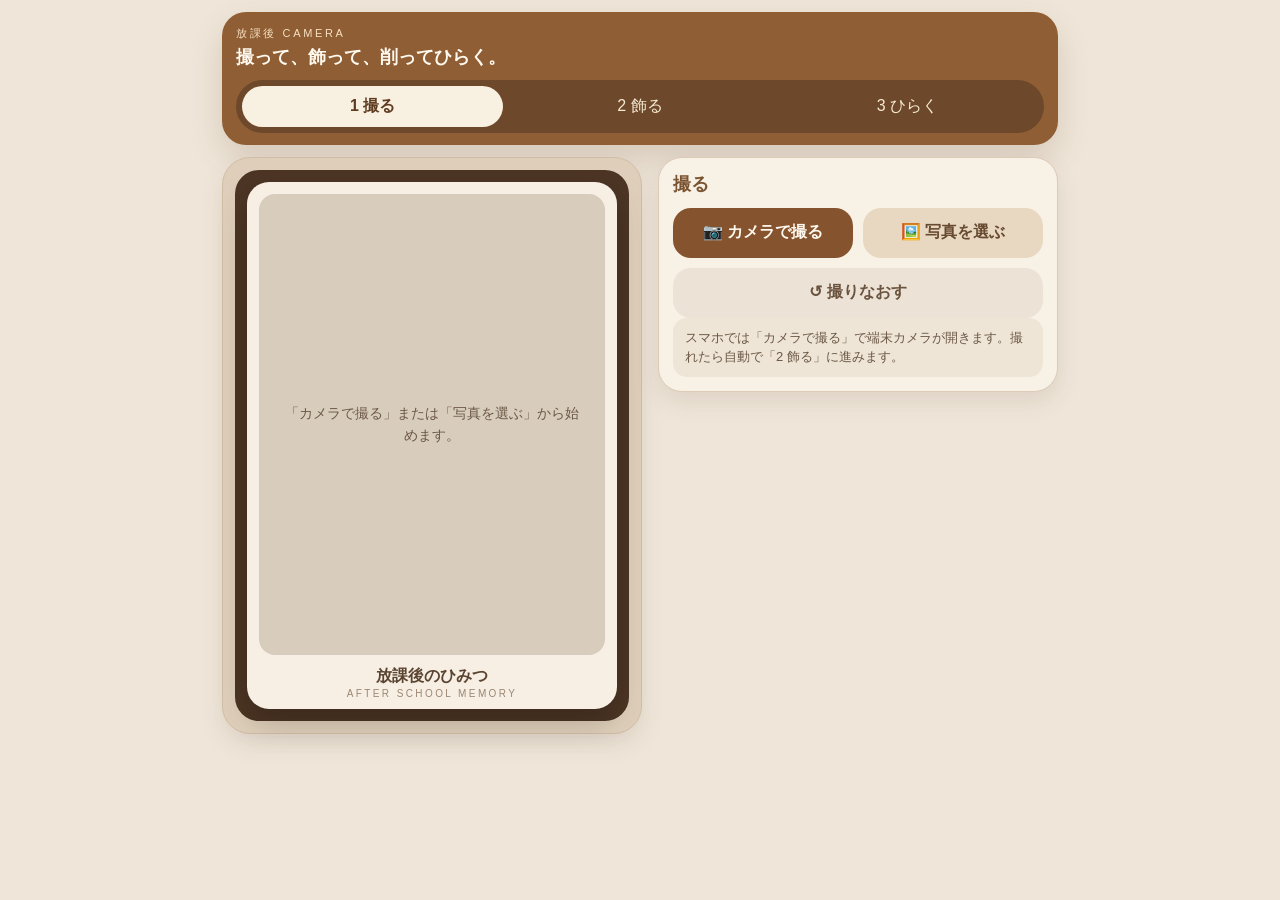
==== index.original.html @ 4b5a6473 "Add files via upload" ====
<!doctype html>
<html lang="ja">
<head>
  <meta charset="utf-8" />
  <meta name="viewport" content="width=device-width, initial-scale=1, viewport-fit=cover" />
  <title>放課後CAMERA v3</title>
  <style>
    :root{
      --bg:#efe6d9;
      --panel:#f8f1e6;
      --paper:#f7efe4;
      --camera:#4c3524;
      --brown:#8f5e34;
      --brown-dark:#6e482a;
      --gold:#e8c16f;
      --mint:#d9ebe8;
      --line:#dccbb7;
      --text:#352516;
      --muted:#85715d;
      --white:#fff9ef;
      --shadow:0 10px 24px rgba(64,44,24,.10);
      font-family:-apple-system,BlinkMacSystemFont,"Helvetica Neue",Helvetica,Arial,"Hiragino Kaku Gothic ProN","Yu Gothic",sans-serif;
    }
    *{box-sizing:border-box}
    html,body{margin:0;background:var(--bg);color:var(--text)}
    body{min-height:100svh}
    button,input,select{font:inherit}
    .app{max-width:480px;margin:0 auto;min-height:100svh;padding:12px 12px 28px;display:flex;flex-direction:column;gap:12px}
    .topbar{background:var(--brown);color:#fff9ef;border-radius:24px;padding:14px 14px 12px;box-shadow:0 14px 32px rgba(84,50,24,.16)}
    .eyebrow{font-size:11px;letter-spacing:.24em;text-transform:uppercase;color:#f6dfbf}
    h1{font-size:18px;line-height:1.16;margin:6px 0 0}
    .modes{display:flex;gap:6px;margin-top:12px;background:var(--brown-dark);padding:6px;border-radius:999px}
    .modes button{flex:1;border:none;background:transparent;color:#f5ead2;padding:10px 8px;border-radius:999px;cursor:pointer}
    .modes button.active{background:#f8f0e1;color:#5f3c21;font-weight:700}

    .camera-wrap{background:#dfcfba;border:1px solid #d0bda6;border-radius:28px;padding:12px;box-shadow:var(--shadow)}
    .camera-body{background:var(--camera);border-radius:24px;padding:12px}
    .film{background:var(--paper);border-radius:22px;padding:12px 12px 54px;position:relative;box-shadow:0 14px 30px rgba(0,0,0,.2)}
    .stage{position:relative;aspect-ratio:3/4;border-radius:16px;overflow:hidden;background:#d8ccbc}
    .stage::before{content:"";position:absolute;inset:0;background-image:radial-gradient(rgba(255,255,255,.08) 1px,transparent 1px);background-size:8px 8px;opacity:.22;mix-blend-mode:soft-light;pointer-events:none;z-index:4}
    .media,.overlay-layer,.scratch{position:absolute;inset:0;width:100%;height:100%}
    .media{object-fit:contain;background:#d8ccbc}
    .overlay-layer{z-index:5}
    .scratch{z-index:6;touch-action:none}
    .placeholder{position:absolute;inset:0;display:flex;align-items:center;justify-content:center;padding:20px;text-align:center;color:#6c5948;font-size:14px;line-height:1.55}
    .scratch-label{position:absolute;left:0;right:0;bottom:8px;text-align:center;font-size:10px;letter-spacing:.22em;color:#6d583f;font-weight:700;z-index:7;pointer-events:none}
    .film-title{position:absolute;left:16px;right:16px;bottom:10px;text-align:center}
    .film-title input{width:100%;border:none;background:transparent;outline:none;text-align:center;font-size:16px;font-weight:700;color:#5b4532}
    .film-title p{margin:2px 0 0;font-size:10px;letter-spacing:.24em;color:#9b8773;text-transform:uppercase}
    .hidden{display:none !important}

    .panel{background:var(--panel);border:1px solid var(--line);border-radius:24px;padding:14px;box-shadow:var(--shadow)}
    .panel h2{margin:0 0 12px;font-size:18px;color:#7a5331}
    .helper{border-radius:14px;background:#efe5d7;padding:10px 12px;font-size:13px;line-height:1.5;color:#6b5846}
    .error{background:#fff0e9;color:#9b4f29}

    .quick-actions{display:grid;grid-template-columns:1fr 1fr;gap:10px}
    .btn{border:none;border-radius:18px;padding:14px 12px;min-height:50px;cursor:pointer;font-weight:700;display:flex;align-items:center;justify-content:center;gap:8px}
    .btn:disabled{opacity:.45;cursor:not-allowed}
    .primary{background:#85542f;color:#fff8ee}
    .soft{background:#e8d8c1;color:#684a31}
    .gold{background:var(--gold);color:#5a381e}
    .mint{background:var(--mint);color:#35514d}
    .neutral{background:#ece2d5;color:#6a533f}

    .field{width:100%;border:1px solid #ddcfbd;background:#fff;padding:14px 16px;border-radius:18px;outline:none}
    .sub{font-size:12px;font-weight:700;color:#8d7764;letter-spacing:.16em;text-transform:uppercase;margin:0 0 8px}
    .stack{display:flex;flex-direction:column;gap:14px}
    .row2{display:grid;grid-template-columns:1fr 1fr;gap:10px}
    .chips,.filters{display:flex;flex-wrap:wrap;gap:8px}
    .color-chip{width:34px;height:34px;border-radius:999px;border:2px solid #fff;box-shadow:0 1px 3px rgba(0,0,0,.08);cursor:pointer}
    .color-chip.active{border-color:#6a4a30}
    .sticker-chip,.filter-chip,.mini-chip{border:none;border-radius:16px;padding:10px 12px;background:#fff9f0;cursor:pointer}
    .sticker-chip.active,.mini-chip.active{background:#ffefd1;box-shadow:0 0 0 2px #d5b281 inset}
    .filter-chip.active{background:#ffe8c4;box-shadow:0 0 0 2px #e6bc7b inset;color:#68472c}

    .overlay{position:absolute;transform:translate(-50%,-50%);user-select:none;touch-action:none;cursor:grab;max-width:84%}
    .overlay.selected{outline:2px solid rgba(255,255,255,.92);outline-offset:3px;border-radius:14px}
    .overlay.text span{white-space:nowrap;font-weight:700;letter-spacing:.04em;text-shadow:0 1px 0 rgba(255,255,255,.7),0 2px 10px rgba(0,0,0,.18)}
    .overlay.sticker span{filter:drop-shadow(0 2px 8px rgba(0,0,0,.18))}
    .motion-none{}
    .motion-float{animation:motionFloat 3.6s ease-in-out infinite}
    .motion-pop{animation:motionPop 2.2s ease-in-out infinite}
    .motion-shimmer{animation:motionShimmer 2.8s linear infinite}
    .motion-fade{animation:motionFade 1.2s ease both}
    @keyframes motionFloat{0%,100%{transform:translate(-50%,-50%) translateY(0)}50%{transform:translate(-50%,-50%) translateY(-6px)}}
    @keyframes motionPop{0%,100%{transform:translate(-50%,-50%) scale(1)}40%{transform:translate(-50%,-50%) scale(1.08)}70%{transform:translate(-50%,-50%) scale(.98)}}
    @keyframes motionShimmer{0%{transform:translate(-50%,-50%) scale(1);filter:drop-shadow(0 0 0 rgba(255,255,255,0))}50%{transform:translate(-50%,-50%) scale(1.03);filter:drop-shadow(0 0 12px rgba(255,255,255,.45))}100%{transform:translate(-50%,-50%) scale(1);filter:drop-shadow(0 0 0 rgba(255,255,255,0))}}
    @keyframes motionFade{from{opacity:0;transform:translate(-50%,-50%) translateY(10px)}to{opacity:1;transform:translate(-50%,-50%) translateY(0)}}

    .subtabs{display:flex;gap:8px}
    .subtabs button{flex:1}
    details.advanced{border-radius:16px;background:#efe5d7;padding:10px 12px}
    details.advanced summary{cursor:pointer;font-weight:700;color:#6b5846}
    details.advanced .advanced-body{margin-top:10px;display:grid;grid-template-columns:1fr 1fr;gap:10px}

    @media (min-width: 700px){
      .app{max-width:860px}
      .layout{display:grid;grid-template-columns:420px 1fr;gap:16px}
    }
  </style>

  <meta name="theme-color" content="#8f5e34" />
  <meta name="apple-mobile-web-app-capable" content="yes" />
  <meta name="apple-mobile-web-app-status-bar-style" content="default" />
  <link rel="manifest" href="./manifest.webmanifest" />
  <link rel="icon" href="./favicon-32.png" sizes="32x32" />
  <link rel="apple-touch-icon" href="./apple-touch-icon.png" />
</head>
<body>
  <div class="app">
    <div class="topbar">
      <div class="eyebrow">放課後 Camera</div>
      <h1>撮って、飾って、削ってひらく。</h1>
      <div class="modes">
        <button class="active" data-mode-btn="capture">1 撮る</button>
        <button data-mode-btn="decorate">2 飾る</button>
        <button data-mode-btn="open">3 ひらく</button>
      </div>
    </div>

    <div class="layout">
      <div class="camera-wrap">
        <div class="camera-body">
          <div class="film">
            <div id="stage" class="stage">
              <img id="previewImage" class="media hidden" alt="preview" />
              <div id="overlayLayer" class="overlay-layer hidden"></div>
              <canvas id="scratchCanvas" class="scratch hidden"></canvas>
              <div id="scratchLabel" class="scratch-label hidden">SCRATCH TO REVEAL</div>
              <div id="placeholder" class="placeholder">「カメラで撮る」または「写真を選ぶ」から始めます。</div>
            </div>
            <div class="film-title">
              <input id="titleInput" value="放課後のひみつ" />
              <p>after school memory</p>
            </div>
          </div>
        </div>
      </div>

      <div class="stack">
        <div id="panel-capture" class="panel">
          <h2>撮る</h2>
          <div class="quick-actions">
            <button id="cameraBtn" class="btn primary">📷 カメラで撮る</button>
            <button id="pickImageBtn" class="btn soft">🖼️ 写真を選ぶ</button>
          </div>
          <div class="quick-actions" style="margin-top:10px">
            <button id="resetBtn" class="btn neutral" style="grid-column:1 / -1">↺ 撮りなおす</button>
          </div>
          <input id="cameraInput" type="file" accept="image/*" capture="environment" class="hidden" />
          <input id="imageInput" type="file" accept="image/*" class="hidden" />
          <div class="helper">スマホでは「カメラで撮る」で端末カメラが開きます。撮れたら自動で「2 飾る」に進みます。</div>
          <div id="cameraError" class="helper error hidden"></div>
        </div>

        <div id="panel-decorate" class="panel hidden">
          <h2>飾る</h2>
          <div class="quick-actions">
            <button id="saveBtn" class="btn gold">⬇️ 画像を保存</button>
            <button id="backToCaptureBtn" class="btn neutral">↺ 撮りなおす</button>
          </div>
          <details class="advanced" style="margin-top:10px">
            <summary>このアプリで開く用</summary>
            <div class="advanced-body">
              <button id="saveSceneBtn" class="btn soft">💾 保存</button>
              <button id="shareBtn" class="btn soft">📤 送る</button>
            </div>
          </details>
          <div style="margin-top:14px">
            <p class="sub">Filter</p>
            <div id="filterChips" class="filters"></div>
          </div>
          <div class="subtabs" style="margin-top:14px">
            <button class="mini-chip active" data-decor-tab="text">文字</button>
            <button class="mini-chip" data-decor-tab="sticker">スタンプ</button>
            <button class="mini-chip" data-decor-tab="selected">調整</button>
          </div>
          <div id="decor-text" class="stack" style="margin-top:14px">
            <input id="textDraft" class="field" value="for you" placeholder="メッセージを入力" />
            <div>
              <p class="sub">Pastel Colors</p>
              <div id="colorChips" class="chips"></div>
            </div>
            <div class="row2">
              <label><p class="sub">サイズ</p><input id="textSize" type="range" min="18" max="52" value="30" style="width:100%" /></label>
              <label><p class="sub">アニメ</p><select id="textMotion" class="field"><option value="none">なし</option><option value="float">ふわふわ</option><option value="pop">ぷるん</option><option value="shimmer">きらっ</option><option value="fade" selected>じわっ</option></select></label>
            </div>
            <button id="addTextBtn" class="btn" style="background:#f8dde5;color:#7b4c5c">文字を追加</button>
          </div>
          <div id="decor-sticker" class="stack hidden" style="margin-top:14px">
            <div>
              <p class="sub">Stickers</p>
              <div id="stickerChips" class="chips"></div>
            </div>
            <div class="row2">
              <label><p class="sub">サイズ</p><input id="stickerSize" type="range" min="26" max="80" value="42" style="width:100%" /></label>
              <label><p class="sub">アニメ</p><select id="stickerMotion" class="field"><option value="none">なし</option><option value="float" selected>ふわふわ</option><option value="pop">ぷるん</option><option value="shimmer">きらっ</option><option value="fade">じわっ</option></select></label>
            </div>
            <button id="addStickerBtn" class="btn" style="background:#dff1eb;color:#426d62">スタンプを追加</button>
          </div>
          <div id="decor-selected" class="stack hidden" style="margin-top:14px">
            <div id="selectedEmpty" class="helper">文字かスタンプを追加して、写真の上でタップするとここで調整できます。</div>
            <div id="selectedEditor" class="stack hidden">
              <div class="row2">
                <label><p class="sub">サイズ</p><input id="selectedSize" type="range" min="18" max="52" value="30" style="width:100%" /></label>
                <label><p class="sub">アニメ</p><select id="selectedMotion" class="field"><option value="none">なし</option><option value="float">ふわふわ</option><option value="pop">ぷるん</option><option value="shimmer">きらっ</option><option value="fade">じわっ</option></select></label>
              </div>
              <div id="selectedTextFields" class="stack">
                <label><p class="sub">文字内容</p><input id="selectedTextValue" class="field" value="" /></label>
                <div><p class="sub">文字色</p><div id="selectedColorChips" class="chips"></div></div>
              </div>
              <button id="deleteSelectedBtn" class="btn neutral">🗑 選択を削除</button>
            </div>
          </div>
          <div id="shareMessage" class="helper hidden" style="margin-top:14px"></div>
        </div>

        <div id="panel-open" class="panel hidden">
          <h2>ひらく</h2>
          <div class="quick-actions">
            <button id="openBtn" class="btn mint">📂 ひらく用を開く</button>
            <button id="resetScratchBtn" class="btn neutral">↺ もう一度隠す</button>
          </div>
          <input id="sceneInput" type="file" accept=".revecam,application/json" class="hidden" />
          <div class="helper" style="margin-top:10px">グレーの膜をなぞると、中の写真が見えてきます。</div>
        </div>
      </div>
    </div>
  </div>

  <script>
    const FILTERS=[{id:'none',label:'なし',css:'none'},{id:'soft',label:'ふんわり',css:'brightness(1.08) saturate(.92) contrast(.95)'},{id:'sparkle',label:'きらきら',css:'brightness(1.06) saturate(1.14) contrast(1.02)'},{id:'film',label:'フィルム',css:'sepia(.18) contrast(.96) saturate(.92) brightness(1.02)'},{id:'sunset',label:'ゆうやけ',css:'sepia(.16) saturate(1.12) brightness(1.04) hue-rotate(-10deg)'},{id:'sky',label:'そらいろ',css:'brightness(1.05) saturate(.92) hue-rotate(10deg)'},{id:'milk',label:'ミルク',css:'brightness(1.1) contrast(.86) saturate(.88)'},{id:'clear',label:'はっきり',css:'brightness(1.04) contrast(1.08) saturate(1.03)'}];
    const PASTELS=['#F9B7D1','#FFC6A8','#FFD96A','#FFF3B4','#D6F5B0','#B7F0D0','#BDEBFF','#BFCBFF','#DCC8FF','#F4C8FF','#FFFFFF','#F4EEE7'];
    const STICKERS=['💗','✨','🎀','🌼','☁️','🍓','🫧','⭐','🐰','🧸','🌙','💌'];
    const els={modeBtns:[...document.querySelectorAll('[data-mode-btn]')],decorTabBtns:[...document.querySelectorAll('[data-decor-tab]')],previewImage:document.getElementById('previewImage'),overlayLayer:document.getElementById('overlayLayer'),scratchCanvas:document.getElementById('scratchCanvas'),scratchLabel:document.getElementById('scratchLabel'),placeholder:document.getElementById('placeholder'),stage:document.getElementById('stage'),titleInput:document.getElementById('titleInput'),cameraBtn:document.getElementById('cameraBtn'),pickImageBtn:document.getElementById('pickImageBtn'),cameraInput:document.getElementById('cameraInput'),imageInput:document.getElementById('imageInput'),resetBtn:document.getElementById('resetBtn'),saveBtn:document.getElementById('saveBtn'),backToCaptureBtn:document.getElementById('backToCaptureBtn'),saveSceneBtn:document.getElementById('saveSceneBtn'),shareBtn:document.getElementById('shareBtn'),openBtn:document.getElementById('openBtn'),sceneInput:document.getElementById('sceneInput'),resetScratchBtn:document.getElementById('resetScratchBtn'),cameraError:document.getElementById('cameraError'),shareMessage:document.getElementById('shareMessage'),panelCapture:document.getElementById('panel-capture'),panelDecorate:document.getElementById('panel-decorate'),panelOpen:document.getElementById('panel-open'),filterChips:document.getElementById('filterChips'),textDraft:document.getElementById('textDraft'),textSize:document.getElementById('textSize'),textMotion:document.getElementById('textMotion'),colorChips:document.getElementById('colorChips'),addTextBtn:document.getElementById('addTextBtn'),stickerChips:document.getElementById('stickerChips'),stickerSize:document.getElementById('stickerSize'),stickerMotion:document.getElementById('stickerMotion'),addStickerBtn:document.getElementById('addStickerBtn'),decorText:document.getElementById('decor-text'),decorSticker:document.getElementById('decor-sticker'),decorSelected:document.getElementById('decor-selected'),selectedEmpty:document.getElementById('selectedEmpty'),selectedEditor:document.getElementById('selectedEditor'),selectedSize:document.getElementById('selectedSize'),selectedMotion:document.getElementById('selectedMotion'),selectedTextFields:document.getElementById('selectedTextFields'),selectedTextValue:document.getElementById('selectedTextValue'),selectedColorChips:document.getElementById('selectedColorChips'),deleteSelectedBtn:document.getElementById('deleteSelectedBtn')};
    const state={mode:'capture',decorTab:'text',capturedImage:'',filterId:'soft',title:'放課後のひみつ',overlays:[],selectedId:null,selectedColor:PASTELS[0],selectedSticker:STICKERS[0],openScene:null,drag:null};
    function uid(){return `${Date.now()}-${Math.random().toString(36).slice(2,8)}`}
    function clamp(n,min,max){return Math.min(max,Math.max(min,n))}
    function fileBaseName(title){return (title||'retro-reveal').trim().replace(/[^a-zA-Z0-9ぁ-んァ-ヶ一-龯ー_-]+/g,'-').replace(/^-+|-+$/g,'')||'retro-reveal'}
    function sceneFileName(title){return `${fileBaseName(title)}.revecam`}
    function currentFilterCss(id){return(FILTERS.find(f=>f.id===id)||FILTERS[0]).css}
    function buildScene(){if(!state.capturedImage)return null;return{version:1,title:state.title,imageDataUrl:state.capturedImage,filter:state.filterId,overlays:state.overlays,createdAt:new Date().toISOString()}}
    function setNote(text,isError=false){const el=isError?els.cameraError:els.shareMessage;if(!text){el.classList.add('hidden');return}el.textContent=text;el.classList.remove('hidden')}
    function getSelected(){return state.overlays.find(item=>item.id===state.selectedId)||null}
    function loadFile(file){const reader=new FileReader();reader.onload=()=>{state.capturedImage=String(reader.result||'');state.mode='decorate';renderAll()};reader.readAsDataURL(file)}
    function saveDataUrl(dataUrl,filename){const a=document.createElement('a');a.href=dataUrl;a.download=filename;a.click()}
    function loadImage(src){return new Promise((resolve,reject)=>{const img=new Image();img.onload=()=>resolve(img);img.onerror=reject;img.src=src})}
    async function exportComposedImage(){const scene=buildScene();if(!scene)return;const baseImage=await loadImage(scene.imageDataUrl);const canvas=document.createElement('canvas');canvas.width=baseImage.naturalWidth||1080;canvas.height=baseImage.naturalHeight||1440;const ctx=canvas.getContext('2d');const previewWidth=320;const scale=canvas.width/previewWidth;ctx.filter=currentFilterCss(scene.filter);ctx.drawImage(baseImage,0,0,canvas.width,canvas.height);ctx.filter='none';ctx.textAlign='center';ctx.textBaseline='middle';scene.overlays.forEach(item=>{const x=item.x*canvas.width,y=item.y*canvas.height,size=item.size*scale;if(item.kind==='text'){ctx.save();ctx.font=`700 ${size}px Arial, sans-serif`;ctx.fillStyle=item.color;ctx.shadowColor='rgba(255,255,255,.72)';ctx.shadowBlur=Math.max(2,size*.08);ctx.fillText(item.value,x,y);ctx.restore()}else{ctx.save();ctx.font=`${size}px Arial, sans-serif`;ctx.fillText(item.value,x,y);ctx.restore()}});saveDataUrl(canvas.toDataURL('image/png'),`${fileBaseName(scene.title)}.png`);setNote(`画像を保存しました: ${fileBaseName(scene.title)}.png`)}
    function saveScene(){const scene=buildScene();if(!scene)return;const blob=new Blob([JSON.stringify(scene,null,2)],{type:'application/json'});const url=URL.createObjectURL(blob);const a=document.createElement('a');a.href=url;a.download=sceneFileName(scene.title);a.click();URL.revokeObjectURL(url);setNote(`ひらく用を保存しました: ${sceneFileName(scene.title)}`)}
    async function shareScene(){const scene=buildScene();if(!scene)return;const file=new File([JSON.stringify(scene,null,2)],sceneFileName(scene.title),{type:'application/json'});try{if(navigator.canShare&&navigator.canShare({files:[file]})){await navigator.share({title:scene.title,text:'このアプリで開く写真を送ります',files:[file]});setNote('ひらく用を送る画面を開きました。')}else{setNote('この端末では直接送れないため、先に「ひらく用を保存」を使ってください。')}}catch(e){setNote('送信はキャンセルされました。')}}
    function openSceneFile(file){const reader=new FileReader();reader.onload=()=>{try{const parsed=JSON.parse(String(reader.result||''));if(!parsed.imageDataUrl||!Array.isArray(parsed.overlays))throw new Error('invalid');state.openScene=parsed;state.mode='open';renderAll()}catch(e){setNote('ひらく用データを読み込めませんでした。')}};reader.readAsText(file)}
    function renderColorChips(root,selectedColor,onSelect){root.innerHTML='';PASTELS.forEach(color=>{const btn=document.createElement('button');btn.className='color-chip'+(selectedColor===color?' active':'');btn.style.background=color;btn.addEventListener('click',()=>onSelect(color));root.appendChild(btn)})}
    function renderStickerChips(){els.stickerChips.innerHTML='';STICKERS.forEach(sticker=>{const btn=document.createElement('button');btn.className='sticker-chip'+(state.selectedSticker===sticker?' active':'');btn.textContent=sticker;btn.style.fontSize='26px';btn.addEventListener('click',()=>{state.selectedSticker=sticker;renderStickerChips()});els.stickerChips.appendChild(btn)})}
    function renderFilterChips(){els.filterChips.innerHTML='';FILTERS.forEach(filter=>{const btn=document.createElement('button');btn.className='filter-chip'+(state.filterId===filter.id?' active':'');btn.textContent=filter.label;btn.addEventListener('click',()=>{state.filterId=filter.id;renderFilterChips();renderPreview()});els.filterChips.appendChild(btn)})}
    function addText(){if(!state.capturedImage||!els.textDraft.value.trim())return;const item={id:uid(),kind:'text',x:.5,y:.8,size:Number(els.textSize.value),color:state.selectedColor,motion:els.textMotion.value,value:els.textDraft.value.trim()};state.overlays.push(item);state.selectedId=item.id;state.decorTab='selected';renderAll()}
    function addSticker(){if(!state.capturedImage)return;const item={id:uid(),kind:'sticker',x:.78,y:.2,size:Number(els.stickerSize.value),motion:els.stickerMotion.value,value:state.selectedSticker};state.overlays.push(item);state.selectedId=item.id;state.decorTab='selected';renderAll()}
    function renderSelectedEditor(){const selected=getSelected();const has=!!selected;els.selectedEmpty.classList.toggle('hidden',has);els.selectedEditor.classList.toggle('hidden',!has);if(!selected)return;els.selectedSize.min=selected.kind==='text'?'18':'26';els.selectedSize.max=selected.kind==='text'?'52':'80';els.selectedSize.value=selected.size;els.selectedMotion.value=selected.motion;if(selected.kind==='text'){els.selectedTextFields.classList.remove('hidden');els.selectedTextValue.value=selected.value;renderColorChips(els.selectedColorChips,selected.color,(color)=>{selected.color=color;renderPreview();renderSelectedEditor()})}else{els.selectedTextFields.classList.add('hidden')}}
    function renderOverlayLayer(items,selectable){els.overlayLayer.innerHTML='';els.overlayLayer.classList.remove('hidden');items.forEach(item=>{const wrap=document.createElement('div');wrap.className=`overlay ${item.kind} motion-${item.motion}`+(selectable&&state.selectedId===item.id?' selected':'');wrap.style.left=`${item.x*100}%`;wrap.style.top=`${item.y*100}%`;const span=document.createElement('span');span.textContent=item.value;span.style.fontSize=`${item.size}px`;if(item.kind==='text')span.style.color=item.color;wrap.appendChild(span);if(selectable){wrap.addEventListener('pointerdown',(e)=>{e.preventDefault();state.selectedId=item.id;const rect=els.stage.getBoundingClientRect();state.drag={id:item.id,startX:e.clientX,startY:e.clientY,baseX:item.x,baseY:item.y,width:rect.width,height:rect.height};state.decorTab='selected';renderAll()})}else{wrap.style.pointerEvents='none'}els.overlayLayer.appendChild(wrap)})}
    function initScratch(){if(!state.openScene)return;const canvas=els.scratchCanvas;const rect=canvas.getBoundingClientRect();const dpr=window.devicePixelRatio||1;canvas.width=Math.max(1,Math.round(rect.width*dpr));canvas.height=Math.max(1,Math.round(rect.height*dpr));const ctx=canvas.getContext('2d');ctx.setTransform(1,0,0,1,0,0);ctx.scale(dpr,dpr);ctx.clearRect(0,0,rect.width,rect.height);ctx.fillStyle='#C8C3BC';ctx.fillRect(0,0,rect.width,rect.height);ctx.fillStyle='rgba(255,255,255,.16)';for(let i=0;i<7;i++){ctx.beginPath();ctx.arc((rect.width/8)*(i+1),rect.height*.2,rect.width*.08,0,Math.PI*2);ctx.fill()}}
    function scratchAt(clientX,clientY){const canvas=els.scratchCanvas;const rect=canvas.getBoundingClientRect();const ctx=canvas.getContext('2d');ctx.save();ctx.globalCompositeOperation='destination-out';ctx.beginPath();ctx.arc(clientX-rect.left,clientY-rect.top,Math.max(28,rect.width*.06),0,Math.PI*2);ctx.fill();ctx.restore()}
    function updateModeButtons(){els.modeBtns.forEach(btn=>btn.classList.toggle('active',btn.dataset.modeBtn===state.mode))}
    function updateDecorTabs(){els.decorTabBtns.forEach(btn=>btn.classList.toggle('active',btn.dataset.decorTab===state.decorTab));els.decorText.classList.toggle('hidden',state.decorTab!=='text');els.decorSticker.classList.toggle('hidden',state.decorTab!=='sticker');els.decorSelected.classList.toggle('hidden',state.decorTab!=='selected')}
    function renderPanels(){els.panelCapture.classList.toggle('hidden',state.mode!=='capture');els.panelDecorate.classList.toggle('hidden',state.mode!=='decorate');els.panelOpen.classList.toggle('hidden',state.mode!=='open')}
    function renderPreview(){const modeOpen=state.mode==='open';const hasCaptured=!!state.capturedImage;els.previewImage.classList.add('hidden');els.overlayLayer.classList.add('hidden');els.scratchCanvas.classList.add('hidden');els.scratchLabel.classList.add('hidden');els.placeholder.classList.add('hidden');if(modeOpen){if(!state.openScene){els.placeholder.classList.remove('hidden');els.placeholder.textContent='ひらく用データを選ぶと、ここで削って見られます。';return}els.previewImage.src=state.openScene.imageDataUrl;els.previewImage.style.filter=currentFilterCss(state.openScene.filter);els.previewImage.classList.remove('hidden');renderOverlayLayer(state.openScene.overlays,false);els.scratchCanvas.classList.remove('hidden');els.scratchLabel.classList.remove('hidden');setTimeout(initScratch,0);return}if(hasCaptured){els.previewImage.src=state.capturedImage;els.previewImage.style.filter=currentFilterCss(state.filterId);els.previewImage.classList.remove('hidden');renderOverlayLayer(state.overlays,true);return}els.placeholder.classList.remove('hidden')}
    function renderButtons(){const canDecorate=!!state.capturedImage;[els.saveBtn,els.saveSceneBtn,els.shareBtn,els.addTextBtn,els.addStickerBtn].forEach(btn=>btn.disabled=!canDecorate)}
    function renderAll(){state.title=els.titleInput.value;updateModeButtons();updateDecorTabs();renderPanels();renderButtons();renderPreview();renderSelectedEditor()}
    function rerenderMainColors(){renderColorChips(els.colorChips,state.selectedColor,(color)=>{state.selectedColor=color;rerenderMainColors()})}
    rerenderMainColors();renderStickerChips();renderFilterChips();
    els.modeBtns.forEach(btn=>btn.addEventListener('click',()=>{state.mode=btn.dataset.modeBtn;renderAll()}));
    els.decorTabBtns.forEach(btn=>btn.addEventListener('click',()=>{state.decorTab=btn.dataset.decorTab;updateDecorTabs()}));
    els.cameraBtn.addEventListener('click',()=>els.cameraInput.click());
    els.pickImageBtn.addEventListener('click',()=>els.imageInput.click());
    els.cameraInput.addEventListener('change',(e)=>{const file=e.target.files&&e.target.files[0];if(file)loadFile(file);e.target.value=''});
    els.imageInput.addEventListener('change',(e)=>{const file=e.target.files&&e.target.files[0];if(file)loadFile(file);e.target.value=''});
    els.resetBtn.addEventListener('click',resetAll);
    els.backToCaptureBtn.addEventListener('click',()=>{state.mode='capture';renderAll()});
    els.saveBtn.addEventListener('click',exportComposedImage);
    els.saveSceneBtn.addEventListener('click',saveScene);
    els.shareBtn.addEventListener('click',shareScene);
    els.openBtn.addEventListener('click',()=>els.sceneInput.click());
    els.sceneInput.addEventListener('change',(e)=>{const file=e.target.files&&e.target.files[0];if(file)openSceneFile(file);e.target.value=''});
    els.addTextBtn.addEventListener('click',addText);
    els.addStickerBtn.addEventListener('click',addSticker);
    els.selectedSize.addEventListener('input',()=>{const item=getSelected();if(!item)return;item.size=Number(els.selectedSize.value);renderPreview()});
    els.selectedMotion.addEventListener('change',()=>{const item=getSelected();if(!item)return;item.motion=els.selectedMotion.value;renderPreview()});
    els.selectedTextValue.addEventListener('input',()=>{const item=getSelected();if(!item||item.kind!=='text')return;item.value=els.selectedTextValue.value;renderPreview()});
    els.deleteSelectedBtn.addEventListener('click',()=>{if(!state.selectedId)return;state.overlays=state.overlays.filter(item=>item.id!==state.selectedId);state.selectedId=null;renderAll()});
    els.resetScratchBtn.addEventListener('click',initScratch);
    window.addEventListener('pointermove',(e)=>{if(!state.drag)return;const item=state.overlays.find(it=>it.id===state.drag.id);if(!item)return;const dx=(e.clientX-state.drag.startX)/state.drag.width;const dy=(e.clientY-state.drag.startY)/state.drag.height;item.x=clamp(state.drag.baseX+dx,.05,.95);item.y=clamp(state.drag.baseY+dy,.05,.95);renderPreview();renderSelectedEditor()});
    window.addEventListener('pointerup',()=>{state.drag=null});
    els.scratchCanvas.addEventListener('pointerdown',(e)=>scratchAt(e.clientX,e.clientY));
    els.scratchCanvas.addEventListener('pointermove',(e)=>{if(e.buttons!==1)return;scratchAt(e.clientX,e.clientY)});
    window.addEventListener('resize',renderAll);
    renderAll();
  </script>

  <script>
    if ('serviceWorker' in navigator && location.protocol !== 'file:') {
      window.addEventListener('load', async () => {
        try {
          const reg = await navigator.serviceWorker.register('./sw.js');
          console.log('Service Worker registered', reg.scope);
        } catch (err) {
          console.error('Service Worker registration failed', err);
        }
      });
    } else if (location.protocol === 'file:') {
      console.warn('Service Worker is unavailable on file://. Use HTTPS or localhost.');
    }
  </script>
</body>
</html>
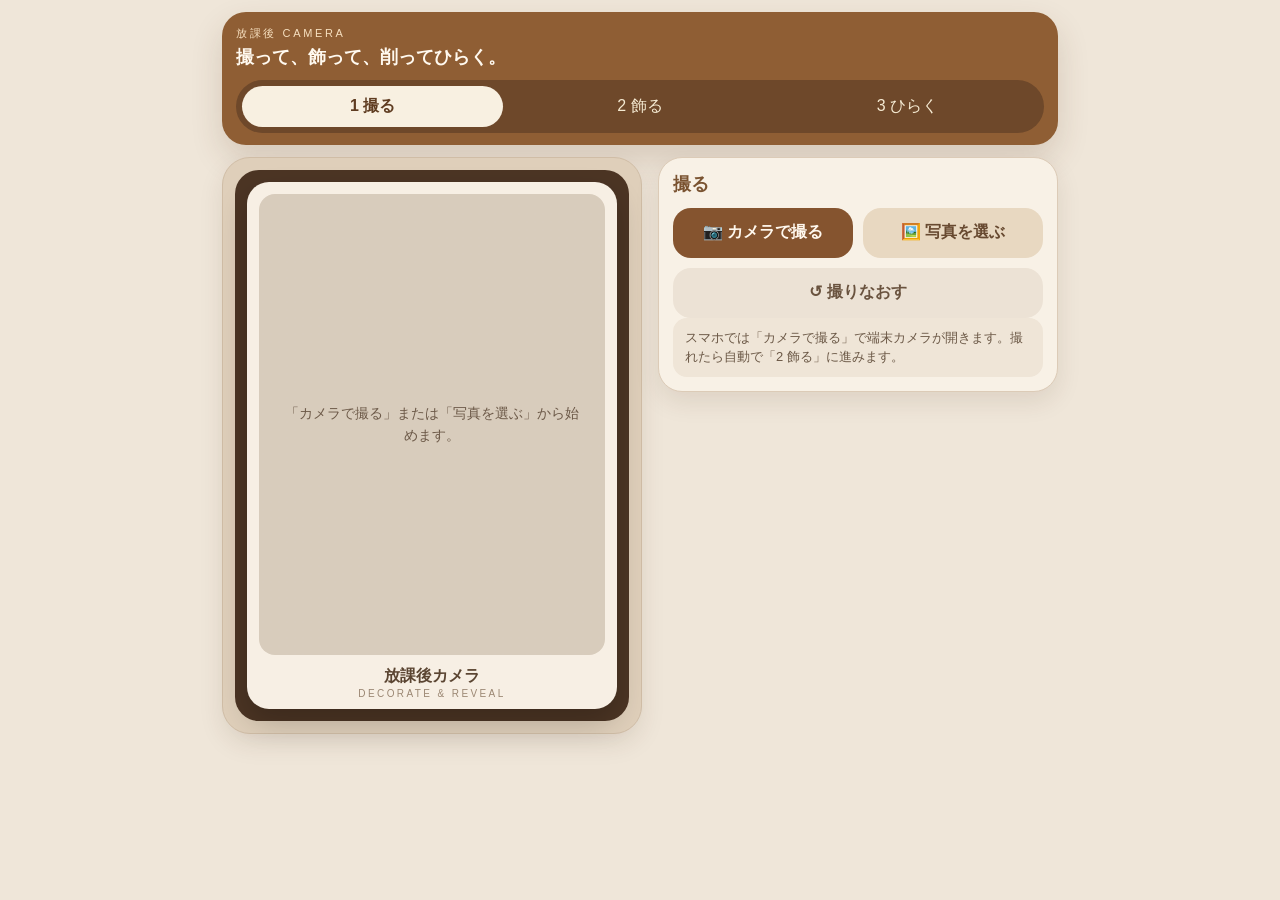
==== commit ad7623d8: "Add files via upload" ====
--- a/index.original.html
+++ b/index.original.html
@@ -131,8 +131,8 @@
               <div id="placeholder" class="placeholder">「カメラで撮る」または「写真を選ぶ」から始めます。</div>
             </div>
             <div class="film-title">
-              <input id="titleInput" value="放課後のひみつ" />
-              <p>after school memory</p>
+              <input id="titleInput" value="放課後カメラ" />
+              <p>decorate &amp; reveal</p>
             </div>
           </div>
         </div>
@@ -219,7 +219,7 @@
         <div id="panel-open" class="panel hidden">
           <h2>ひらく</h2>
           <div class="quick-actions">
-            <button id="openBtn" class="btn mint">📂 ひらく用を開く</button>
+            <button id="openBtn" class="btn mint">📂 共有データを開く</button>
             <button id="resetScratchBtn" class="btn neutral">↺ もう一度隠す</button>
           </div>
           <input id="sceneInput" type="file" accept=".revecam,application/json" class="hidden" />
@@ -234,7 +234,7 @@
     const PASTELS=['#F9B7D1','#FFC6A8','#FFD96A','#FFF3B4','#D6F5B0','#B7F0D0','#BDEBFF','#BFCBFF','#DCC8FF','#F4C8FF','#FFFFFF','#F4EEE7'];
     const STICKERS=['💗','✨','🎀','🌼','☁️','🍓','🫧','⭐','🐰','🧸','🌙','💌'];
     const els={modeBtns:[...document.querySelectorAll('[data-mode-btn]')],decorTabBtns:[...document.querySelectorAll('[data-decor-tab]')],previewImage:document.getElementById('previewImage'),overlayLayer:document.getElementById('overlayLayer'),scratchCanvas:document.getElementById('scratchCanvas'),scratchLabel:document.getElementById('scratchLabel'),placeholder:document.getElementById('placeholder'),stage:document.getElementById('stage'),titleInput:document.getElementById('titleInput'),cameraBtn:document.getElementById('cameraBtn'),pickImageBtn:document.getElementById('pickImageBtn'),cameraInput:document.getElementById('cameraInput'),imageInput:document.getElementById('imageInput'),resetBtn:document.getElementById('resetBtn'),saveBtn:document.getElementById('saveBtn'),backToCaptureBtn:document.getElementById('backToCaptureBtn'),saveSceneBtn:document.getElementById('saveSceneBtn'),shareBtn:document.getElementById('shareBtn'),openBtn:document.getElementById('openBtn'),sceneInput:document.getElementById('sceneInput'),resetScratchBtn:document.getElementById('resetScratchBtn'),cameraError:document.getElementById('cameraError'),shareMessage:document.getElementById('shareMessage'),panelCapture:document.getElementById('panel-capture'),panelDecorate:document.getElementById('panel-decorate'),panelOpen:document.getElementById('panel-open'),filterChips:document.getElementById('filterChips'),textDraft:document.getElementById('textDraft'),textSize:document.getElementById('textSize'),textMotion:document.getElementById('textMotion'),colorChips:document.getElementById('colorChips'),addTextBtn:document.getElementById('addTextBtn'),stickerChips:document.getElementById('stickerChips'),stickerSize:document.getElementById('stickerSize'),stickerMotion:document.getElementById('stickerMotion'),addStickerBtn:document.getElementById('addStickerBtn'),decorText:document.getElementById('decor-text'),decorSticker:document.getElementById('decor-sticker'),decorSelected:document.getElementById('decor-selected'),selectedEmpty:document.getElementById('selectedEmpty'),selectedEditor:document.getElementById('selectedEditor'),selectedSize:document.getElementById('selectedSize'),selectedMotion:document.getElementById('selectedMotion'),selectedTextFields:document.getElementById('selectedTextFields'),selectedTextValue:document.getElementById('selectedTextValue'),selectedColorChips:document.getElementById('selectedColorChips'),deleteSelectedBtn:document.getElementById('deleteSelectedBtn')};
-    const state={mode:'capture',decorTab:'text',capturedImage:'',filterId:'soft',title:'放課後のひみつ',overlays:[],selectedId:null,selectedColor:PASTELS[0],selectedSticker:STICKERS[0],openScene:null,drag:null};
+    const state={mode:'capture',decorTab:'text',capturedImage:'',filterId:'soft',title:'放課後カメラ',overlays:[],selectedId:null,selectedColor:PASTELS[0],selectedSticker:STICKERS[0],openScene:null,drag:null};
     function uid(){return `${Date.now()}-${Math.random().toString(36).slice(2,8)}`}
     function clamp(n,min,max){return Math.min(max,Math.max(min,n))}
     function fileBaseName(title){return (title||'retro-reveal').trim().replace(/[^a-zA-Z0-9ぁ-んァ-ヶ一-龯ー_-]+/g,'-').replace(/^-+|-+$/g,'')||'retro-reveal'}
@@ -247,9 +247,9 @@
     function saveDataUrl(dataUrl,filename){const a=document.createElement('a');a.href=dataUrl;a.download=filename;a.click()}
     function loadImage(src){return new Promise((resolve,reject)=>{const img=new Image();img.onload=()=>resolve(img);img.onerror=reject;img.src=src})}
     async function exportComposedImage(){const scene=buildScene();if(!scene)return;const baseImage=await loadImage(scene.imageDataUrl);const canvas=document.createElement('canvas');canvas.width=baseImage.naturalWidth||1080;canvas.height=baseImage.naturalHeight||1440;const ctx=canvas.getContext('2d');const previewWidth=320;const scale=canvas.width/previewWidth;ctx.filter=currentFilterCss(scene.filter);ctx.drawImage(baseImage,0,0,canvas.width,canvas.height);ctx.filter='none';ctx.textAlign='center';ctx.textBaseline='middle';scene.overlays.forEach(item=>{const x=item.x*canvas.width,y=item.y*canvas.height,size=item.size*scale;if(item.kind==='text'){ctx.save();ctx.font=`700 ${size}px Arial, sans-serif`;ctx.fillStyle=item.color;ctx.shadowColor='rgba(255,255,255,.72)';ctx.shadowBlur=Math.max(2,size*.08);ctx.fillText(item.value,x,y);ctx.restore()}else{ctx.save();ctx.font=`${size}px Arial, sans-serif`;ctx.fillText(item.value,x,y);ctx.restore()}});saveDataUrl(canvas.toDataURL('image/png'),`${fileBaseName(scene.title)}.png`);setNote(`画像を保存しました: ${fileBaseName(scene.title)}.png`)}
-    function saveScene(){const scene=buildScene();if(!scene)return;const blob=new Blob([JSON.stringify(scene,null,2)],{type:'application/json'});const url=URL.createObjectURL(blob);const a=document.createElement('a');a.href=url;a.download=sceneFileName(scene.title);a.click();URL.revokeObjectURL(url);setNote(`ひらく用を保存しました: ${sceneFileName(scene.title)}`)}
-    async function shareScene(){const scene=buildScene();if(!scene)return;const file=new File([JSON.stringify(scene,null,2)],sceneFileName(scene.title),{type:'application/json'});try{if(navigator.canShare&&navigator.canShare({files:[file]})){await navigator.share({title:scene.title,text:'このアプリで開く写真を送ります',files:[file]});setNote('ひらく用を送る画面を開きました。')}else{setNote('この端末では直接送れないため、先に「ひらく用を保存」を使ってください。')}}catch(e){setNote('送信はキャンセルされました。')}}
-    function openSceneFile(file){const reader=new FileReader();reader.onload=()=>{try{const parsed=JSON.parse(String(reader.result||''));if(!parsed.imageDataUrl||!Array.isArray(parsed.overlays))throw new Error('invalid');state.openScene=parsed;state.mode='open';renderAll()}catch(e){setNote('ひらく用データを読み込めませんでした。')}};reader.readAsText(file)}
+    function saveScene(){const scene=buildScene();if(!scene)return;const blob=new Blob([JSON.stringify(scene,null,2)],{type:'application/json'});const url=URL.createObjectURL(blob);const a=document.createElement('a');a.href=url;a.download=sceneFileName(scene.title);a.click();URL.revokeObjectURL(url);setNote(`共有データを保存しました: ${sceneFileName(scene.title)}`)}
+    async function shareScene(){const scene=buildScene();if(!scene)return;const file=new File([JSON.stringify(scene,null,2)],sceneFileName(scene.title),{type:'application/json'});try{if(navigator.canShare&&navigator.canShare({files:[file]})){await navigator.share({title:scene.title,text:'このアプリで開ける共有データです',files:[file]});setNote('共有で送る画面を開きました。')}else{setNote('この端末では直接共有できないため、先に「共有データを保存」を使ってください。')}}catch(e){setNote('送信はキャンセルされました。')}}
+    function openSceneFile(file){const reader=new FileReader();reader.onload=()=>{try{const parsed=JSON.parse(String(reader.result||''));if(!parsed.imageDataUrl||!Array.isArray(parsed.overlays))throw new Error('invalid');state.openScene=parsed;state.mode='open';renderAll()}catch(e){setNote('共有データを読み込めませんでした。')}};reader.readAsText(file)}
     function renderColorChips(root,selectedColor,onSelect){root.innerHTML='';PASTELS.forEach(color=>{const btn=document.createElement('button');btn.className='color-chip'+(selectedColor===color?' active':'');btn.style.background=color;btn.addEventListener('click',()=>onSelect(color));root.appendChild(btn)})}
     function renderStickerChips(){els.stickerChips.innerHTML='';STICKERS.forEach(sticker=>{const btn=document.createElement('button');btn.className='sticker-chip'+(state.selectedSticker===sticker?' active':'');btn.textContent=sticker;btn.style.fontSize='26px';btn.addEventListener('click',()=>{state.selectedSticker=sticker;renderStickerChips()});els.stickerChips.appendChild(btn)})}
     function renderFilterChips(){els.filterChips.innerHTML='';FILTERS.forEach(filter=>{const btn=document.createElement('button');btn.className='filter-chip'+(state.filterId===filter.id?' active':'');btn.textContent=filter.label;btn.addEventListener('click',()=>{state.filterId=filter.id;renderFilterChips();renderPreview()});els.filterChips.appendChild(btn)})}
@@ -262,7 +262,7 @@
     function updateModeButtons(){els.modeBtns.forEach(btn=>btn.classList.toggle('active',btn.dataset.modeBtn===state.mode))}
     function updateDecorTabs(){els.decorTabBtns.forEach(btn=>btn.classList.toggle('active',btn.dataset.decorTab===state.decorTab));els.decorText.classList.toggle('hidden',state.decorTab!=='text');els.decorSticker.classList.toggle('hidden',state.decorTab!=='sticker');els.decorSelected.classList.toggle('hidden',state.decorTab!=='selected')}
     function renderPanels(){els.panelCapture.classList.toggle('hidden',state.mode!=='capture');els.panelDecorate.classList.toggle('hidden',state.mode!=='decorate');els.panelOpen.classList.toggle('hidden',state.mode!=='open')}
-    function renderPreview(){const modeOpen=state.mode==='open';const hasCaptured=!!state.capturedImage;els.previewImage.classList.add('hidden');els.overlayLayer.classList.add('hidden');els.scratchCanvas.classList.add('hidden');els.scratchLabel.classList.add('hidden');els.placeholder.classList.add('hidden');if(modeOpen){if(!state.openScene){els.placeholder.classList.remove('hidden');els.placeholder.textContent='ひらく用データを選ぶと、ここで削って見られます。';return}els.previewImage.src=state.openScene.imageDataUrl;els.previewImage.style.filter=currentFilterCss(state.openScene.filter);els.previewImage.classList.remove('hidden');renderOverlayLayer(state.openScene.overlays,false);els.scratchCanvas.classList.remove('hidden');els.scratchLabel.classList.remove('hidden');setTimeout(initScratch,0);return}if(hasCaptured){els.previewImage.src=state.capturedImage;els.previewImage.style.filter=currentFilterCss(state.filterId);els.previewImage.classList.remove('hidden');renderOverlayLayer(state.overlays,true);return}els.placeholder.classList.remove('hidden')}
+    function renderPreview(){const modeOpen=state.mode==='open';const hasCaptured=!!state.capturedImage;els.previewImage.classList.add('hidden');els.overlayLayer.classList.add('hidden');els.scratchCanvas.classList.add('hidden');els.scratchLabel.classList.add('hidden');els.placeholder.classList.add('hidden');if(modeOpen){if(!state.openScene){els.placeholder.classList.remove('hidden');els.placeholder.textContent='共有データを選ぶと、ここで削って見られます。';return}els.previewImage.src=state.openScene.imageDataUrl;els.previewImage.style.filter=currentFilterCss(state.openScene.filter);els.previewImage.classList.remove('hidden');renderOverlayLayer(state.openScene.overlays,false);els.scratchCanvas.classList.remove('hidden');els.scratchLabel.classList.remove('hidden');setTimeout(initScratch,0);return}if(hasCaptured){els.previewImage.src=state.capturedImage;els.previewImage.style.filter=currentFilterCss(state.filterId);els.previewImage.classList.remove('hidden');renderOverlayLayer(state.overlays,true);return}els.placeholder.classList.remove('hidden')}
     function renderButtons(){const canDecorate=!!state.capturedImage;[els.saveBtn,els.saveSceneBtn,els.shareBtn,els.addTextBtn,els.addStickerBtn].forEach(btn=>btn.disabled=!canDecorate)}
     function renderAll(){state.title=els.titleInput.value;updateModeButtons();updateDecorTabs();renderPanels();renderButtons();renderPreview();renderSelectedEditor()}
     function rerenderMainColors(){renderColorChips(els.colorChips,state.selectedColor,(color)=>{state.selectedColor=color;rerenderMainColors()})}
